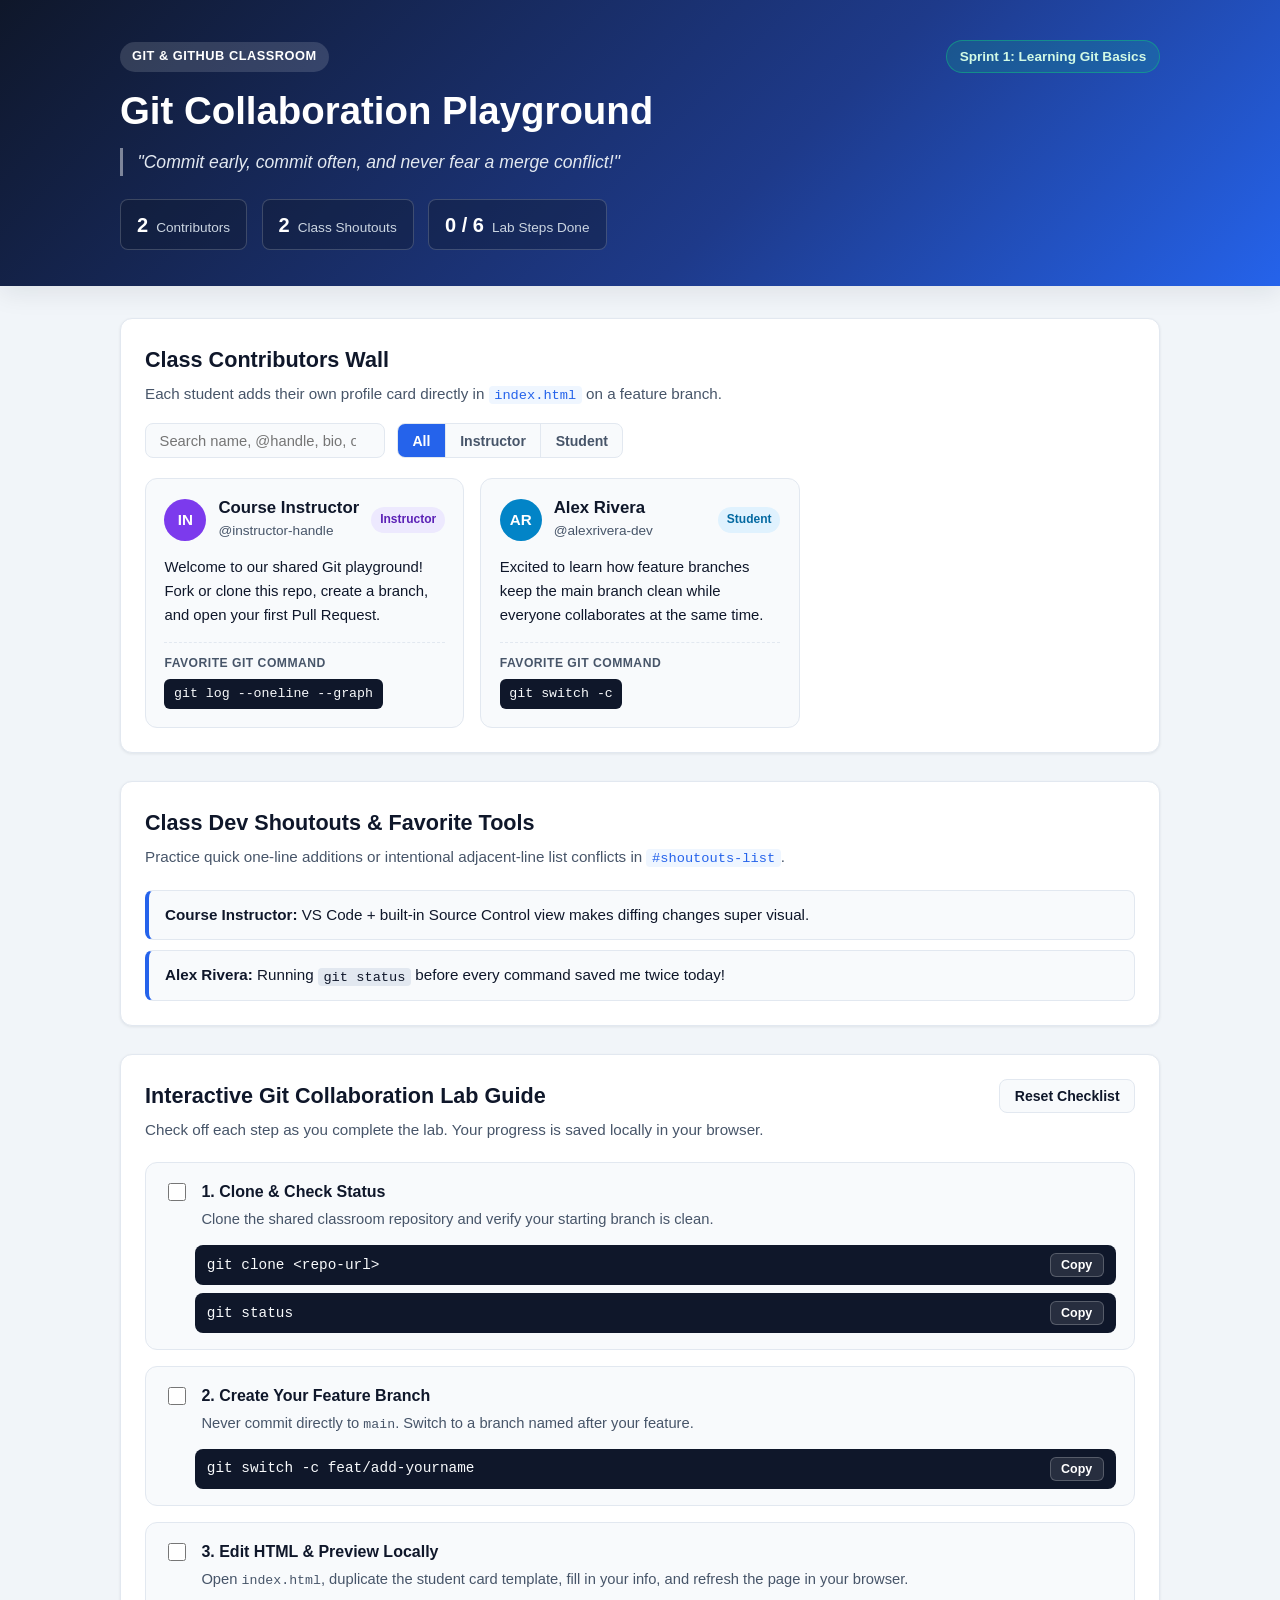
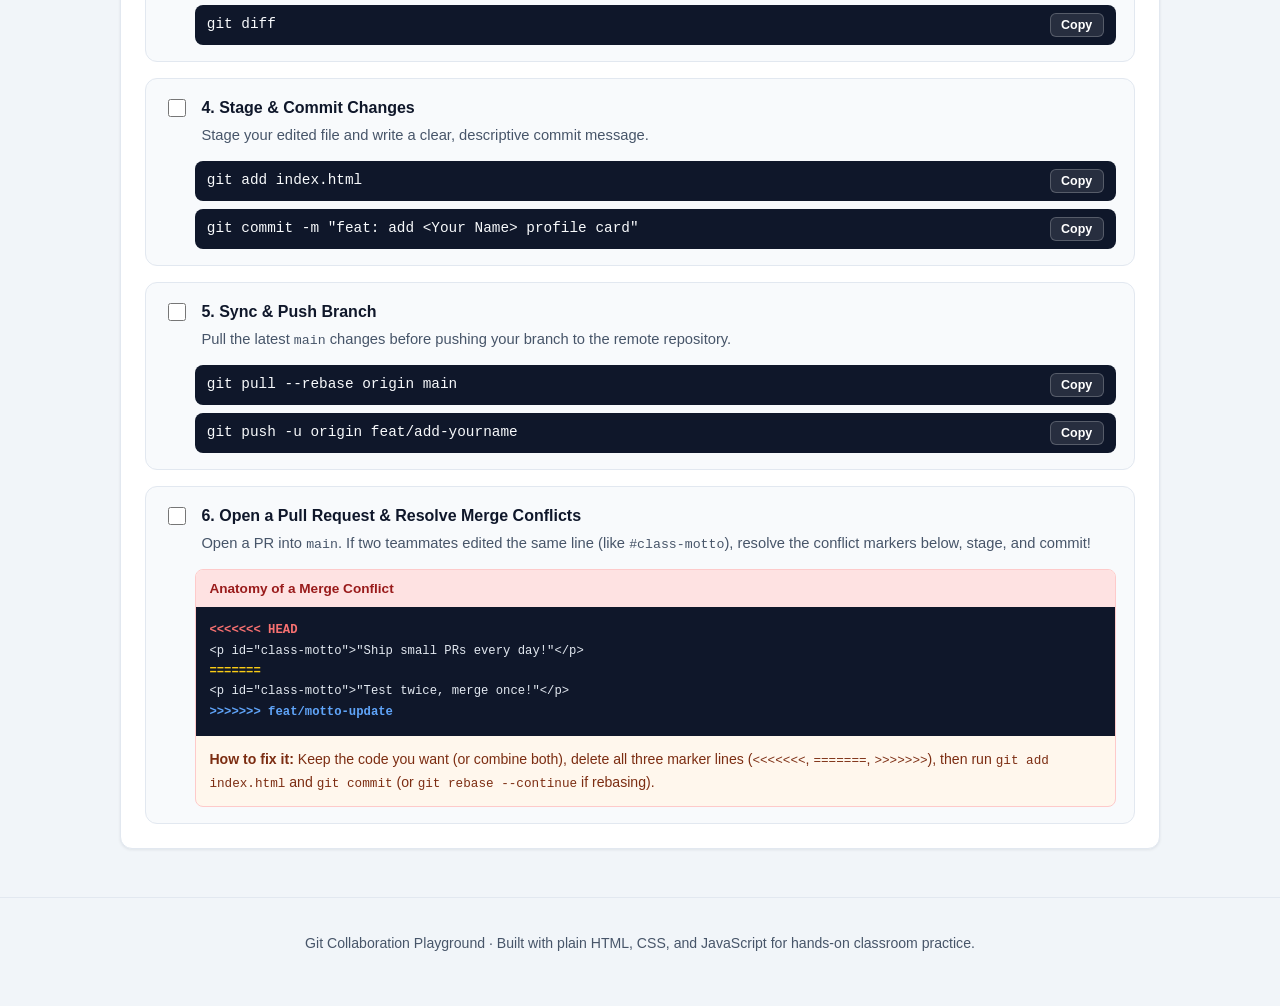
==== index.html @ fbc9a53d "first commit" ====
<!DOCTYPE html>
<html lang="en">
<head>
  <meta charset="UTF-8" />
  <meta name="viewport" content="width=device-width, initial-scale=1.0" />
  <title>Git Collaboration Playground</title>
  <link rel="stylesheet" href="styles.css" />
</head>
<body>
  <header id="team-banner" class="team-banner">
    <div class="container banner-inner">
      <div class="banner-top">
        <span class="brand-pill">Git &amp; GitHub Classroom</span>
        <span id="sprint-status" class="status-badge">Sprint 1: Learning Git Basics</span>
      </div>
      <h1>Git Collaboration Playground</h1>

      <!-- 🎯 EXERCISE 2 (MERGE CONFLICT): Edit the motto text below on two different branches! -->
      <p id="class-motto" class="motto">"Commit early, commit often, and never fear a merge conflict!"</p>
      <!-- 🎯 END EXERCISE 2 -->

      <div class="stats-bar" aria-label="Classroom statistics">
        <div class="stat-pill">
          <span class="stat-value" id="contributor-count">0</span>
          <span class="stat-label">Contributors</span>
        </div>
        <div class="stat-pill">
          <span class="stat-value" id="shoutout-count">0</span>
          <span class="stat-label">Class Shoutouts</span>
        </div>
        <div class="stat-pill">
          <span class="stat-value" id="checklist-progress">0 / 6</span>
          <span class="stat-label">Lab Steps Done</span>
        </div>
      </div>
    </div>
  </header>

  <main class="container main-content">
    <!-- SECTION 1: CLASS CONTRIBUTORS WALL -->
    <section id="contributors-section" class="panel" aria-labelledby="contributors-heading">
      <div class="section-header">
        <div>
          <h2 id="contributors-heading">Class Contributors Wall</h2>
          <p class="section-subtitle">
            Each student adds their own profile card directly in <code>index.html</code> on a feature branch.
          </p>
        </div>
        <div class="controls-bar">
          <label class="sr-only" for="search-cards">Search contributors</label>
          <input
            type="search"
            id="search-cards"
            class="search-input"
            placeholder="Search name, @handle, bio, or git command..."
            autocomplete="off"
          />
          <div class="filter-group" role="group" aria-label="Filter by role">
            <button type="button" class="filter-btn active" data-filter="all">All</button>
            <button type="button" class="filter-btn" data-filter="Instructor">Instructor</button>
            <button type="button" class="filter-btn" data-filter="Student">Student</button>
          </div>
        </div>
      </div>

      <div id="contributors-grid" class="contributors-grid">
        <article class="student-card" data-role="Instructor">
          <div class="card-header">
            <div class="avatar avatar-instructor" aria-hidden="true">IN</div>
            <div class="card-identity">
              <h3 class="card-name">Course Instructor</h3>
              <p class="card-handle">@instructor-handle</p>
            </div>
            <span class="role-badge role-instructor">Instructor</span>
          </div>
          <p class="card-bio">
            Welcome to our shared Git playground! Fork or clone this repo, create a branch, and open your first Pull Request.
          </p>
          <div class="card-footer">
            <span class="cmd-label">Favorite Git command</span>
            <code class="cmd-chip">git log --oneline --graph</code>
          </div>
        </article>

        <article class="student-card" data-role="Student">
          <div class="card-header">
            <div class="avatar avatar-student" aria-hidden="true">AR</div>
            <div class="card-identity">
              <h3 class="card-name">Alex Rivera</h3>
              <p class="card-handle">@alexrivera-dev</p>
            </div>
            <span class="role-badge role-student">Student</span>
          </div>
          <p class="card-bio">
            Excited to learn how feature branches keep the main branch clean while everyone collaborates at the same time.
          </p>
          <div class="card-footer">
            <span class="cmd-label">Favorite Git command</span>
            <code class="cmd-chip">git switch -c</code>
          </div>
        </article>

        <!-- 🎯 EXERCISE 1 (ADD YOUR CARD): Copy the <article class="student-card"> block below, paste it above this comment, and fill in your details! -->
        <!--
        <article class="student-card" data-role="Student">
          <div class="card-header">
            <div class="avatar avatar-student" aria-hidden="true">YN</div>
            <div class="card-identity">
              <h3 class="card-name">Your Name</h3>
              <p class="card-handle">@your-github-handle</p>
            </div>
            <span class="role-badge role-student">Student</span>
          </div>
          <p class="card-bio">
            Share one thing you want to build or learn this semester!
          </p>
          <div class="card-footer">
            <span class="cmd-label">Favorite Git command</span>
            <code class="cmd-chip">git status</code>
          </div>
        </article>
        -->
      </div>

      <p id="empty-filter-msg" class="empty-state hidden">
        No contributors match your current search or role filter.
      </p>
    </section>

    <!-- SECTION 2: CLASS DEV SHOUTOUTS & FAVORITE TOOLS -->
    <section id="shoutouts-section" class="panel" aria-labelledby="shoutouts-heading">
      <div class="section-header">
        <div>
          <h2 id="shoutouts-heading">Class Dev Shoutouts &amp; Favorite Tools</h2>
          <p class="section-subtitle">
            Practice quick one-line additions or intentional adjacent-line list conflicts in <code>#shoutouts-list</code>.
          </p>
        </div>
      </div>

      <ul id="shoutouts-list" class="shoutouts-list">
        <li class="shoutout-item">
          <strong>Course Instructor:</strong> VS Code + built-in Source Control view makes diffing changes super visual.
        </li>
        <li class="shoutout-item">
          <strong>Alex Rivera:</strong> Running <code>git status</code> before every command saved me twice today!
        </li>

        <!-- 🎯 EXERCISE (SHOUTOUT): Copy the <li> line below, paste it above this comment, and add your favorite tool or tip! -->
        <!--
        <li class="shoutout-item">
          <strong>Your Name:</strong> Your favorite shortcut, editor extension, or Git tip!
        </li>
        -->
      </ul>
    </section>

    <!-- SECTION 3: INTERACTIVE GIT COLLABORATION LAB GUIDE -->
    <section id="git-guide-section" class="panel" aria-labelledby="guide-heading">
      <div class="section-header">
        <div>
          <h2 id="guide-heading">Interactive Git Collaboration Lab Guide</h2>
          <p class="section-subtitle">
            Check off each step as you complete the lab. Your progress is saved locally in your browser.
          </p>
        </div>
        <button type="button" id="reset-checklist" class="secondary-btn">Reset Checklist</button>
      </div>

      <ul id="lab-checklist" class="checklist">
        <li class="checklist-item">
          <label class="checklist-label">
            <input type="checkbox" class="step-checkbox" data-step="1" />
            <span class="step-content">
              <span class="step-title">1. Clone &amp; Check Status</span>
              <span class="step-desc">Clone the shared classroom repository and verify your starting branch is clean.</span>
            </span>
          </label>
          <div class="cmd-group">
            <div class="cmd-row">
              <code>git clone &lt;repo-url&gt;</code>
              <button type="button" class="copy-btn" data-cmd="git clone <repo-url>">Copy</button>
            </div>
            <div class="cmd-row">
              <code>git status</code>
              <button type="button" class="copy-btn" data-cmd="git status">Copy</button>
            </div>
          </div>
        </li>

        <li class="checklist-item">
          <label class="checklist-label">
            <input type="checkbox" class="step-checkbox" data-step="2" />
            <span class="step-content">
              <span class="step-title">2. Create Your Feature Branch</span>
              <span class="step-desc">Never commit directly to <code>main</code>. Switch to a branch named after your feature.</span>
            </span>
          </label>
          <div class="cmd-group">
            <div class="cmd-row">
              <code>git switch -c feat/add-yourname</code>
              <button type="button" class="copy-btn" data-cmd="git switch -c feat/add-yourname">Copy</button>
            </div>
          </div>
        </li>

        <li class="checklist-item">
          <label class="checklist-label">
            <input type="checkbox" class="step-checkbox" data-step="3" />
            <span class="step-content">
              <span class="step-title">3. Edit HTML &amp; Preview Locally</span>
              <span class="step-desc">Open <code>index.html</code>, duplicate the student card template, fill in your info, and refresh the page in your browser.</span>
            </span>
          </label>
          <div class="cmd-group">
            <div class="cmd-row">
              <code>git diff</code>
              <button type="button" class="copy-btn" data-cmd="git diff">Copy</button>
            </div>
          </div>
        </li>

        <li class="checklist-item">
          <label class="checklist-label">
            <input type="checkbox" class="step-checkbox" data-step="4" />
            <span class="step-content">
              <span class="step-title">4. Stage &amp; Commit Changes</span>
              <span class="step-desc">Stage your edited file and write a clear, descriptive commit message.</span>
            </span>
          </label>
          <div class="cmd-group">
            <div class="cmd-row">
              <code>git add index.html</code>
              <button type="button" class="copy-btn" data-cmd="git add index.html">Copy</button>
            </div>
            <div class="cmd-row">
              <code>git commit -m "feat: add &lt;Your Name&gt; profile card"</code>
              <button type="button" class="copy-btn" data-cmd='git commit -m "feat: add <Your Name> profile card"'>Copy</button>
            </div>
          </div>
        </li>

        <li class="checklist-item">
          <label class="checklist-label">
            <input type="checkbox" class="step-checkbox" data-step="5" />
            <span class="step-content">
              <span class="step-title">5. Sync &amp; Push Branch</span>
              <span class="step-desc">Pull the latest <code>main</code> changes before pushing your branch to the remote repository.</span>
            </span>
          </label>
          <div class="cmd-group">
            <div class="cmd-row">
              <code>git pull --rebase origin main</code>
              <button type="button" class="copy-btn" data-cmd="git pull --rebase origin main">Copy</button>
            </div>
            <div class="cmd-row">
              <code>git push -u origin feat/add-yourname</code>
              <button type="button" class="copy-btn" data-cmd="git push -u origin feat/add-yourname">Copy</button>
            </div>
          </div>
        </li>

        <li class="checklist-item">
          <label class="checklist-label">
            <input type="checkbox" class="step-checkbox" data-step="6" />
            <span class="step-content">
              <span class="step-title">6. Open a Pull Request &amp; Resolve Merge Conflicts</span>
              <span class="step-desc">Open a PR into <code>main</code>. If two teammates edited the same line (like <code>#class-motto</code>), resolve the conflict markers below, stage, and commit!</span>
            </span>
          </label>

          <div class="conflict-box" aria-label="Merge conflict anatomy">
            <div class="conflict-box-header">Anatomy of a Merge Conflict</div>
            <pre class="conflict-code"><code><span class="conflict-head">&lt;&lt;&lt;&lt;&lt;&lt;&lt; HEAD</span>
&lt;p id="class-motto"&gt;"Ship small PRs every day!"&lt;/p&gt;
<span class="conflict-sep">=======</span>
&lt;p id="class-motto"&gt;"Test twice, merge once!"&lt;/p&gt;
<span class="conflict-branch">&gt;&gt;&gt;&gt;&gt;&gt;&gt; feat/motto-update</span></code></pre>
            <p class="conflict-tip">
              <strong>How to fix it:</strong> Keep the code you want (or combine both), delete all three marker lines (<code>&lt;&lt;&lt;&lt;&lt;&lt;&lt;</code>, <code>=======</code>, <code>&gt;&gt;&gt;&gt;&gt;&gt;&gt;</code>), then run <code>git add index.html</code> and <code>git commit</code> (or <code>git rebase --continue</code> if rebasing).
            </p>
          </div>
        </li>
      </ul>
    </section>
  </main>

  <footer class="site-footer">
    <div class="container">
      <p>Git Collaboration Playground &middot; Built with plain HTML, CSS, and JavaScript for hands-on classroom practice.</p>
    </div>
  </footer>

  <script src="script.js"></script>
</body>
</html>
---- styles.css ----
:root {
  /* 🎯 OPTIONAL CSS CONFLICT EXERCISE: Change --primary or --banner-bg on two branches */
  --primary: #2563eb;
  --primary-hover: #1d4ed8;
  --banner-bg: linear-gradient(135deg, #0f172a 0%, #1e3a8a 60%, #2563eb 100%);
  /* 🎯 END OPTIONAL CSS CONFLICT EXERCISE */

  --bg-page: #f1f5f9;
  --bg-panel: #ffffff;
  --bg-subtle: #f8fafc;
  --text-main: #0f172a;
  --text-muted: #475569;
  --border-color: #e2e8f0;
  --radius-md: 12px;
  --radius-sm: 8px;
  --shadow-sm: 0 1px 3px rgba(15, 23, 42, 0.08);
  --shadow-md: 0 8px 24px rgba(15, 23, 42, 0.08);
  --instructor-accent: #7c3aed;
  --student-accent: #0284c7;
}

*,
*::before,
*::after {
  box-sizing: border-box;
}

body {
  margin: 0;
  font-family: -apple-system, BlinkMacSystemFont, "Segoe UI", Roboto, Oxygen, Ubuntu, Cantarell, sans-serif;
  background-color: var(--bg-page);
  color: var(--text-main);
  line-height: 1.6;
}

code {
  font-family: ui-monospace, SFMono-Regular, Menlo, Monaco, Consolas, "Liberation Mono", monospace;
  font-size: 0.9em;
}

.sr-only {
  position: absolute;
  width: 1px;
  height: 1px;
  padding: 0;
  margin: -1px;
  overflow: hidden;
  clip: rect(0, 0, 0, 0);
  white-space: nowrap;
  border: 0;
}

.hidden {
  display: none !important;
}

.container {
  width: 100%;
  max-width: 1080px;
  margin: 0 auto;
  padding: 0 1.25rem;
}

/* Banner / Header */
.team-banner {
  background: var(--banner-bg);
  color: #ffffff;
  padding: 2.5rem 0 2.25rem;
  box-shadow: var(--shadow-md);
}

.banner-inner {
  display: flex;
  flex-direction: column;
  gap: 0.9rem;
}

.banner-top {
  display: flex;
  flex-wrap: wrap;
  align-items: center;
  justify-content: space-between;
  gap: 0.75rem;
}

.brand-pill {
  font-size: 0.8rem;
  font-weight: 600;
  letter-spacing: 0.04em;
  text-transform: uppercase;
  background: rgba(255, 255, 255, 0.14);
  padding: 0.3rem 0.75rem;
  border-radius: 999px;
}

.status-badge {
  font-size: 0.85rem;
  font-weight: 600;
  background: rgba(16, 185, 129, 0.2);
  border: 1px solid rgba(16, 185, 129, 0.55);
  color: #d1fae5;
  padding: 0.3rem 0.8rem;
  border-radius: 999px;
}

.team-banner h1 {
  margin: 0;
  font-size: clamp(1.75rem, 3vw, 2.5rem);
  line-height: 1.2;
}

.motto {
  margin: 0;
  font-size: 1.1rem;
  color: #e2e8f0;
  font-style: italic;
  border-left: 3px solid rgba(255, 255, 255, 0.45);
  padding-left: 0.9rem;
}

.stats-bar {
  display: flex;
  flex-wrap: wrap;
  gap: 0.9rem;
  margin-top: 0.5rem;
}

.stat-pill {
  background: rgba(15, 23, 42, 0.35);
  border: 1px solid rgba(255, 255, 255, 0.18);
  border-radius: var(--radius-sm);
  padding: 0.55rem 1rem;
  display: flex;
  align-items: baseline;
  gap: 0.5rem;
}

.stat-value {
  font-size: 1.25rem;
  font-weight: 700;
  color: #ffffff;
}

.stat-label {
  font-size: 0.85rem;
  color: #cbd5e1;
}

/* Main Content & Panels */
.main-content {
  display: flex;
  flex-direction: column;
  gap: 1.75rem;
  padding-top: 2rem;
  padding-bottom: 3rem;
}

.panel {
  background: var(--bg-panel);
  border: 1px solid var(--border-color);
  border-radius: var(--radius-md);
  padding: 1.5rem;
  box-shadow: var(--shadow-sm);
}

.section-header {
  display: flex;
  flex-wrap: wrap;
  align-items: flex-start;
  justify-content: space-between;
  gap: 1rem;
  margin-bottom: 1.25rem;
}

.section-header h2 {
  margin: 0 0 0.25rem;
  font-size: 1.35rem;
}

.section-subtitle {
  margin: 0;
  color: var(--text-muted);
  font-size: 0.95rem;
}

.section-subtitle code {
  background: #eff6ff;
  color: var(--primary);
  padding: 0.1rem 0.35rem;
  border-radius: 4px;
}

/* Search and Filter Controls */
.controls-bar {
  display: flex;
  flex-wrap: wrap;
  align-items: center;
  gap: 0.75rem;
}

.search-input {
  min-width: 240px;
  padding: 0.55rem 0.85rem;
  border: 1px solid var(--border-color);
  border-radius: var(--radius-sm);
  font-size: 0.92rem;
  color: var(--text-main);
  background: var(--bg-subtle);
}

.search-input:focus {
  outline: 2px solid var(--primary);
  outline-offset: 1px;
  background: #ffffff;
}

.filter-group {
  display: inline-flex;
  border: 1px solid var(--border-color);
  border-radius: var(--radius-sm);
  overflow: hidden;
  background: var(--bg-subtle);
}

.filter-btn {
  border: 0;
  background: transparent;
  padding: 0.55rem 0.9rem;
  font-size: 0.88rem;
  font-weight: 600;
  color: var(--text-muted);
  cursor: pointer;
  transition: background-color 0.15s ease, color 0.15s ease;
}

.filter-btn + .filter-btn {
  border-left: 1px solid var(--border-color);
}

.filter-btn:hover {
  background: #e2e8f0;
  color: var(--text-main);
}

.filter-btn.active {
  background: var(--primary);
  color: #ffffff;
}

/* Contributors Grid & Cards */
.contributors-grid {
  display: grid;
  grid-template-columns: repeat(auto-fill, minmax(280px, 1fr));
  gap: 1rem;
}

.student-card {
  display: flex;
  flex-direction: column;
  justify-content: space-between;
  gap: 0.9rem;
  background: var(--bg-subtle);
  border: 1px solid var(--border-color);
  border-radius: var(--radius-md);
  padding: 1.15rem;
  transition: transform 0.15s ease, box-shadow 0.15s ease;
}

.student-card:hover {
  transform: translateY(-2px);
  box-shadow: var(--shadow-md);
}

.card-header {
  display: flex;
  align-items: center;
  gap: 0.75rem;
}

.avatar {
  width: 42px;
  height: 42px;
  border-radius: 50%;
  display: grid;
  place-items: center;
  font-weight: 700;
  font-size: 0.95rem;
  color: #ffffff;
  flex-shrink: 0;
}

.avatar-instructor {
  background: var(--instructor-accent);
}

.avatar-student {
  background: var(--student-accent);
}

.card-identity {
  min-width: 0;
  flex: 1;
}

.card-name {
  margin: 0;
  font-size: 1.05rem;
  line-height: 1.25;
}

.card-handle {
  margin: 0.1rem 0 0;
  font-size: 0.85rem;
  color: var(--text-muted);
}

.role-badge {
  font-size: 0.75rem;
  font-weight: 700;
  padding: 0.2rem 0.55rem;
  border-radius: 999px;
  flex-shrink: 0;
}

.role-instructor {
  background: #ede9fe;
  color: #5b21b6;
}

.role-student {
  background: #e0f2fe;
  color: #0369a1;
}

.card-bio {
  margin: 0;
  font-size: 0.93rem;
  color: var(--text-main);
}

.card-footer {
  display: flex;
  flex-direction: column;
  gap: 0.35rem;
  padding-top: 0.65rem;
  border-top: 1px dashed var(--border-color);
}

.cmd-label {
  font-size: 0.76rem;
  font-weight: 600;
  text-transform: uppercase;
  letter-spacing: 0.04em;
  color: var(--text-muted);
}

.cmd-chip {
  display: inline-block;
  align-self: flex-start;
  background: #0f172a;
  color: #f8fafc;
  padding: 0.28rem 0.6rem;
  border-radius: 6px;
  font-size: 0.83rem;
}

.empty-state {
  margin: 1rem 0 0;
  padding: 1.25rem;
  text-align: center;
  background: var(--bg-subtle);
  border: 1px dashed var(--border-color);
  border-radius: var(--radius-sm);
  color: var(--text-muted);
}

/* Shoutouts List */
.shoutouts-list {
  list-style: none;
  margin: 0;
  padding: 0;
  display: flex;
  flex-direction: column;
  gap: 0.65rem;
}

.shoutout-item {
  background: var(--bg-subtle);
  border: 1px solid var(--border-color);
  border-left: 4px solid var(--primary);
  border-radius: var(--radius-sm);
  padding: 0.75rem 1rem;
  font-size: 0.95rem;
}

.shoutout-item code {
  background: #e2e8f0;
  padding: 0.1rem 0.35rem;
  border-radius: 4px;
}

/* Checklist & Lab Guide */
.secondary-btn {
  border: 1px solid var(--border-color);
  background: var(--bg-subtle);
  color: var(--text-main);
  padding: 0.5rem 0.9rem;
  border-radius: var(--radius-sm);
  font-size: 0.88rem;
  font-weight: 600;
  cursor: pointer;
}

.secondary-btn:hover {
  background: #e2e8f0;
}

.checklist {
  list-style: none;
  margin: 0;
  padding: 0;
  display: flex;
  flex-direction: column;
  gap: 1rem;
}

.checklist-item {
  border: 1px solid var(--border-color);
  border-radius: var(--radius-md);
  padding: 1rem 1.15rem;
  background: var(--bg-subtle);
  transition: border-color 0.15s ease, background-color 0.15s ease;
}

.checklist-item.is-done {
  border-color: #86efac;
  background: #f0fdf4;
}

.checklist-label {
  display: flex;
  align-items: flex-start;
  gap: 0.75rem;
  cursor: pointer;
}

.step-checkbox {
  margin-top: 0.25rem;
  width: 18px;
  height: 18px;
  accent-color: var(--primary);
  cursor: pointer;
  flex-shrink: 0;
}

.step-content {
  display: flex;
  flex-direction: column;
  gap: 0.2rem;
}

.step-title {
  font-weight: 700;
  font-size: 1rem;
}

.checklist-item.is-done .step-title {
  text-decoration: line-through;
  color: #166534;
}

.step-desc {
  font-size: 0.92rem;
  color: var(--text-muted);
}

.cmd-group {
  display: flex;
  flex-direction: column;
  gap: 0.5rem;
  margin-top: 0.85rem;
  padding-left: 1.9rem;
}

.cmd-row {
  display: flex;
  align-items: center;
  justify-content: space-between;
  gap: 0.75rem;
  background: #0f172a;
  color: #f8fafc;
  padding: 0.5rem 0.75rem;
  border-radius: var(--radius-sm);
  overflow-x: auto;
}

.cmd-row code {
  white-space: nowrap;
}

.copy-btn {
  border: 1px solid rgba(255, 255, 255, 0.22);
  background: rgba(255, 255, 255, 0.1);
  color: #ffffff;
  border-radius: 6px;
  padding: 0.25rem 0.65rem;
  font-size: 0.78rem;
  font-weight: 600;
  cursor: pointer;
  flex-shrink: 0;
}

.copy-btn:hover {
  background: rgba(255, 255, 255, 0.2);
}

.copy-btn.copied {
  background: #16a34a;
  border-color: #16a34a;
}

/* Conflict Anatomy Box */
.conflict-box {
  margin-top: 0.9rem;
  margin-left: 1.9rem;
  border: 1px solid #fecaca;
  background: #fff7ed;
  border-radius: var(--radius-sm);
  overflow: hidden;
}

.conflict-box-header {
  background: #fee2e2;
  color: #991b1b;
  font-weight: 700;
  font-size: 0.85rem;
  padding: 0.45rem 0.85rem;
}

.conflict-code {
  margin: 0;
  padding: 0.85rem;
  background: #0f172a;
  color: #e2e8f0;
  overflow-x: auto;
  font-size: 0.85rem;
  line-height: 1.5;
}

.conflict-head {
  color: #f87171;
  font-weight: 700;
}

.conflict-sep {
  color: #facc15;
  font-weight: 700;
}

.conflict-branch {
  color: #60a5fa;
  font-weight: 700;
}

.conflict-tip {
  margin: 0;
  padding: 0.75rem 0.85rem;
  font-size: 0.88rem;
  color: #7c2d12;
}

/* Footer */
.site-footer {
  border-top: 1px solid var(--border-color);
  padding: 1.25rem 0 2rem;
  text-align: center;
  color: var(--text-muted);
  font-size: 0.88rem;
}

@media (max-width: 640px) {
  .search-input {
    width: 100%;
    min-width: 0;
  }

  .cmd-group,
  .conflict-box {
    margin-left: 0;
    padding-left: 0;
  }
}
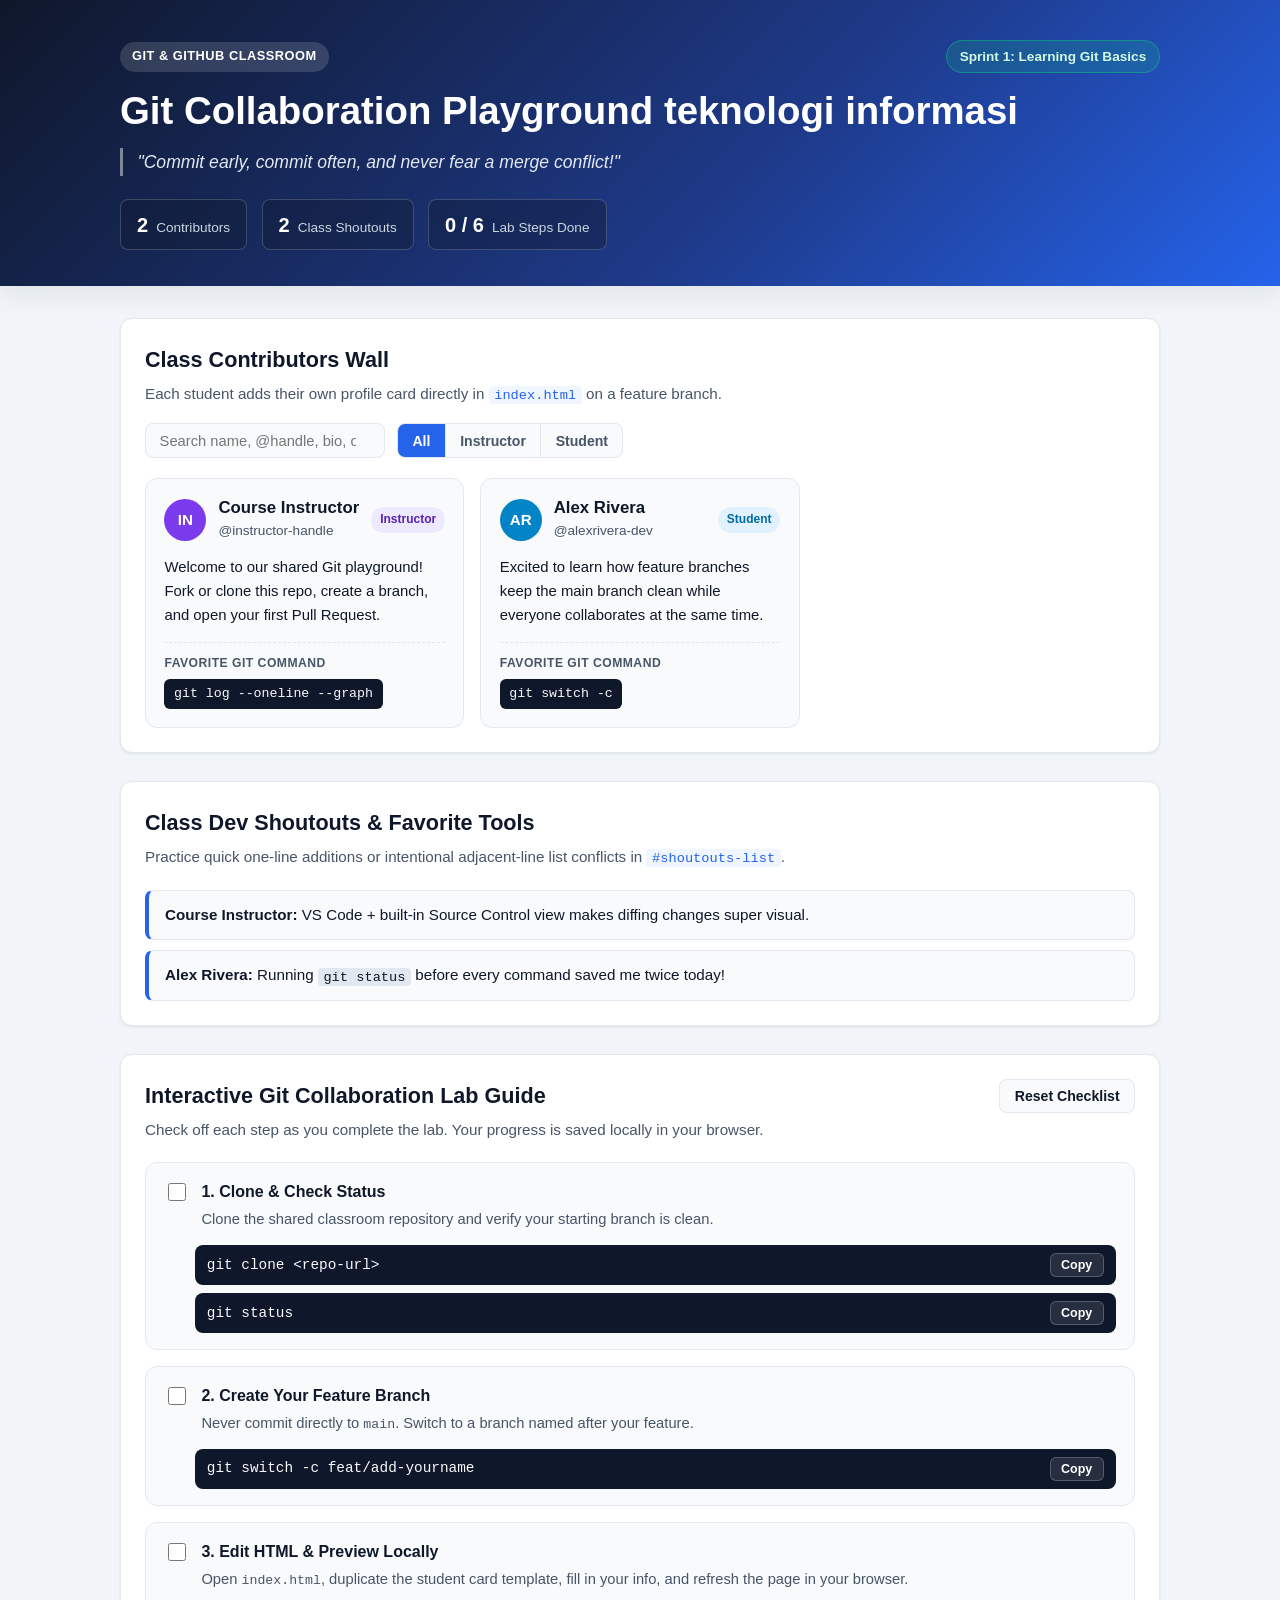
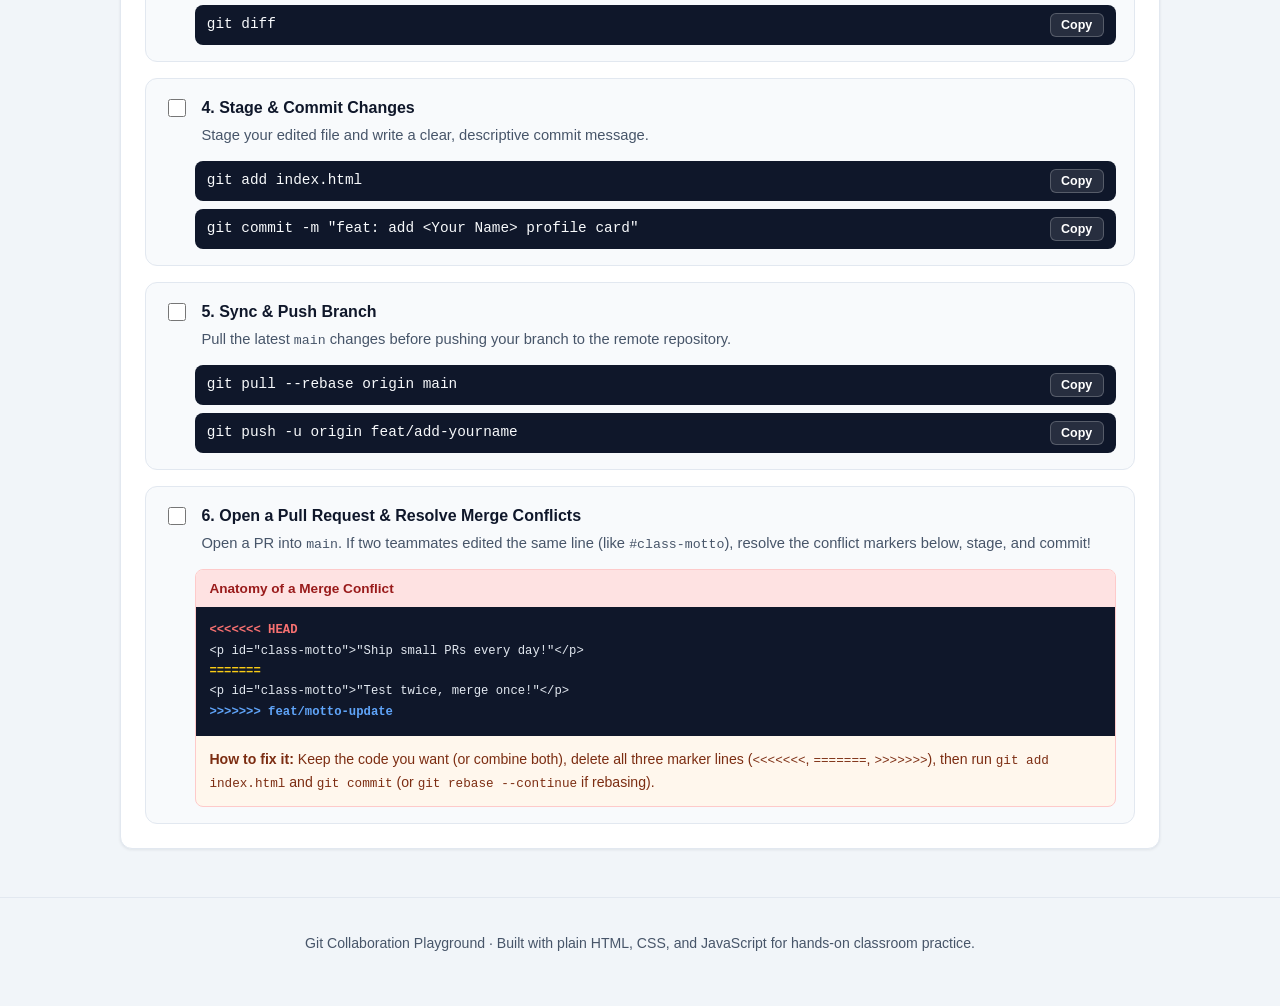
==== commit 49ba89de: "fix: perbaikan kata-kata yang salah" ====
--- a/index.html
+++ b/index.html
@@ -1,11 +1,13 @@
 <!DOCTYPE html>
 <html lang="en">
+
 <head>
   <meta charset="UTF-8" />
   <meta name="viewport" content="width=device-width, initial-scale=1.0" />
   <title>Git Collaboration Playground</title>
   <link rel="stylesheet" href="styles.css" />
 </head>
+
 <body>
   <header id="team-banner" class="team-banner">
     <div class="container banner-inner">
@@ -13,7 +15,7 @@
         <span class="brand-pill">Git &amp; GitHub Classroom</span>
         <span id="sprint-status" class="status-badge">Sprint 1: Learning Git Basics</span>
       </div>
-      <h1>Git Collaboration Playground</h1>
+      <h1>Git Collaboration Playground teknologi informasi</h1>
 
       <!-- 🎯 EXERCISE 2 (MERGE CONFLICT): Edit the motto text below on two different branches! -->
       <p id="class-motto" class="motto">"Commit early, commit often, and never fear a merge conflict!"</p>
@@ -48,13 +50,8 @@
         </div>
         <div class="controls-bar">
           <label class="sr-only" for="search-cards">Search contributors</label>
-          <input
-            type="search"
-            id="search-cards"
-            class="search-input"
-            placeholder="Search name, @handle, bio, or git command..."
-            autocomplete="off"
-          />
+          <input type="search" id="search-cards" class="search-input"
+            placeholder="Search name, @handle, bio, or git command..." autocomplete="off" />
           <div class="filter-group" role="group" aria-label="Filter by role">
             <button type="button" class="filter-btn active" data-filter="all">All</button>
             <button type="button" class="filter-btn" data-filter="Instructor">Instructor</button>
@@ -74,7 +71,8 @@
             <span class="role-badge role-instructor">Instructor</span>
           </div>
           <p class="card-bio">
-            Welcome to our shared Git playground! Fork or clone this repo, create a branch, and open your first Pull Request.
+            Welcome to our shared Git playground! Fork or clone this repo, create a branch, and open your first Pull
+            Request.
           </p>
           <div class="card-footer">
             <span class="cmd-label">Favorite Git command</span>
@@ -92,7 +90,8 @@
             <span class="role-badge role-student">Student</span>
           </div>
           <p class="card-bio">
-            Excited to learn how feature branches keep the main branch clean while everyone collaborates at the same time.
+            Excited to learn how feature branches keep the main branch clean while everyone collaborates at the same
+            time.
           </p>
           <div class="card-footer">
             <span class="cmd-label">Favorite Git command</span>
@@ -133,7 +132,8 @@
         <div>
           <h2 id="shoutouts-heading">Class Dev Shoutouts &amp; Favorite Tools</h2>
           <p class="section-subtitle">
-            Practice quick one-line additions or intentional adjacent-line list conflicts in <code>#shoutouts-list</code>.
+            Practice quick one-line additions or intentional adjacent-line list conflicts in
+            <code>#shoutouts-list</code>.
           </p>
         </div>
       </div>
@@ -173,7 +173,8 @@
             <input type="checkbox" class="step-checkbox" data-step="1" />
             <span class="step-content">
               <span class="step-title">1. Clone &amp; Check Status</span>
-              <span class="step-desc">Clone the shared classroom repository and verify your starting branch is clean.</span>
+              <span class="step-desc">Clone the shared classroom repository and verify your starting branch is
+                clean.</span>
             </span>
           </label>
           <div class="cmd-group">
@@ -193,7 +194,8 @@
             <input type="checkbox" class="step-checkbox" data-step="2" />
             <span class="step-content">
               <span class="step-title">2. Create Your Feature Branch</span>
-              <span class="step-desc">Never commit directly to <code>main</code>. Switch to a branch named after your feature.</span>
+              <span class="step-desc">Never commit directly to <code>main</code>. Switch to a branch named after your
+                feature.</span>
             </span>
           </label>
           <div class="cmd-group">
@@ -209,7 +211,8 @@
             <input type="checkbox" class="step-checkbox" data-step="3" />
             <span class="step-content">
               <span class="step-title">3. Edit HTML &amp; Preview Locally</span>
-              <span class="step-desc">Open <code>index.html</code>, duplicate the student card template, fill in your info, and refresh the page in your browser.</span>
+              <span class="step-desc">Open <code>index.html</code>, duplicate the student card template, fill in your
+                info, and refresh the page in your browser.</span>
             </span>
           </label>
           <div class="cmd-group">
@@ -235,7 +238,8 @@
             </div>
             <div class="cmd-row">
               <code>git commit -m "feat: add &lt;Your Name&gt; profile card"</code>
-              <button type="button" class="copy-btn" data-cmd='git commit -m "feat: add <Your Name> profile card"'>Copy</button>
+              <button type="button" class="copy-btn"
+                data-cmd='git commit -m "feat: add <Your Name> profile card"'>Copy</button>
             </div>
           </div>
         </li>
@@ -245,7 +249,8 @@
             <input type="checkbox" class="step-checkbox" data-step="5" />
             <span class="step-content">
               <span class="step-title">5. Sync &amp; Push Branch</span>
-              <span class="step-desc">Pull the latest <code>main</code> changes before pushing your branch to the remote repository.</span>
+              <span class="step-desc">Pull the latest <code>main</code> changes before pushing your branch to the remote
+                repository.</span>
             </span>
           </label>
           <div class="cmd-group">
@@ -265,7 +270,8 @@
             <input type="checkbox" class="step-checkbox" data-step="6" />
             <span class="step-content">
               <span class="step-title">6. Open a Pull Request &amp; Resolve Merge Conflicts</span>
-              <span class="step-desc">Open a PR into <code>main</code>. If two teammates edited the same line (like <code>#class-motto</code>), resolve the conflict markers below, stage, and commit!</span>
+              <span class="step-desc">Open a PR into <code>main</code>. If two teammates edited the same line (like
+                <code>#class-motto</code>), resolve the conflict markers below, stage, and commit!</span>
             </span>
           </label>
 
@@ -277,7 +283,10 @@
 &lt;p id="class-motto"&gt;"Test twice, merge once!"&lt;/p&gt;
 <span class="conflict-branch">&gt;&gt;&gt;&gt;&gt;&gt;&gt; feat/motto-update</span></code></pre>
             <p class="conflict-tip">
-              <strong>How to fix it:</strong> Keep the code you want (or combine both), delete all three marker lines (<code>&lt;&lt;&lt;&lt;&lt;&lt;&lt;</code>, <code>=======</code>, <code>&gt;&gt;&gt;&gt;&gt;&gt;&gt;</code>), then run <code>git add index.html</code> and <code>git commit</code> (or <code>git rebase --continue</code> if rebasing).
+              <strong>How to fix it:</strong> Keep the code you want (or combine both), delete all three marker lines
+              (<code>&lt;&lt;&lt;&lt;&lt;&lt;&lt;</code>, <code>=======</code>,
+              <code>&gt;&gt;&gt;&gt;&gt;&gt;&gt;</code>), then run <code>git add index.html</code> and
+              <code>git commit</code> (or <code>git rebase --continue</code> if rebasing).
             </p>
           </div>
         </li>
@@ -287,10 +296,12 @@
 
   <footer class="site-footer">
     <div class="container">
-      <p>Git Collaboration Playground &middot; Built with plain HTML, CSS, and JavaScript for hands-on classroom practice.</p>
+      <p>Git Collaboration Playground &middot; Built with plain HTML, CSS, and JavaScript for hands-on classroom
+        practice.</p>
     </div>
   </footer>
 
   <script src="script.js"></script>
 </body>
-</html>
+
+</html>
